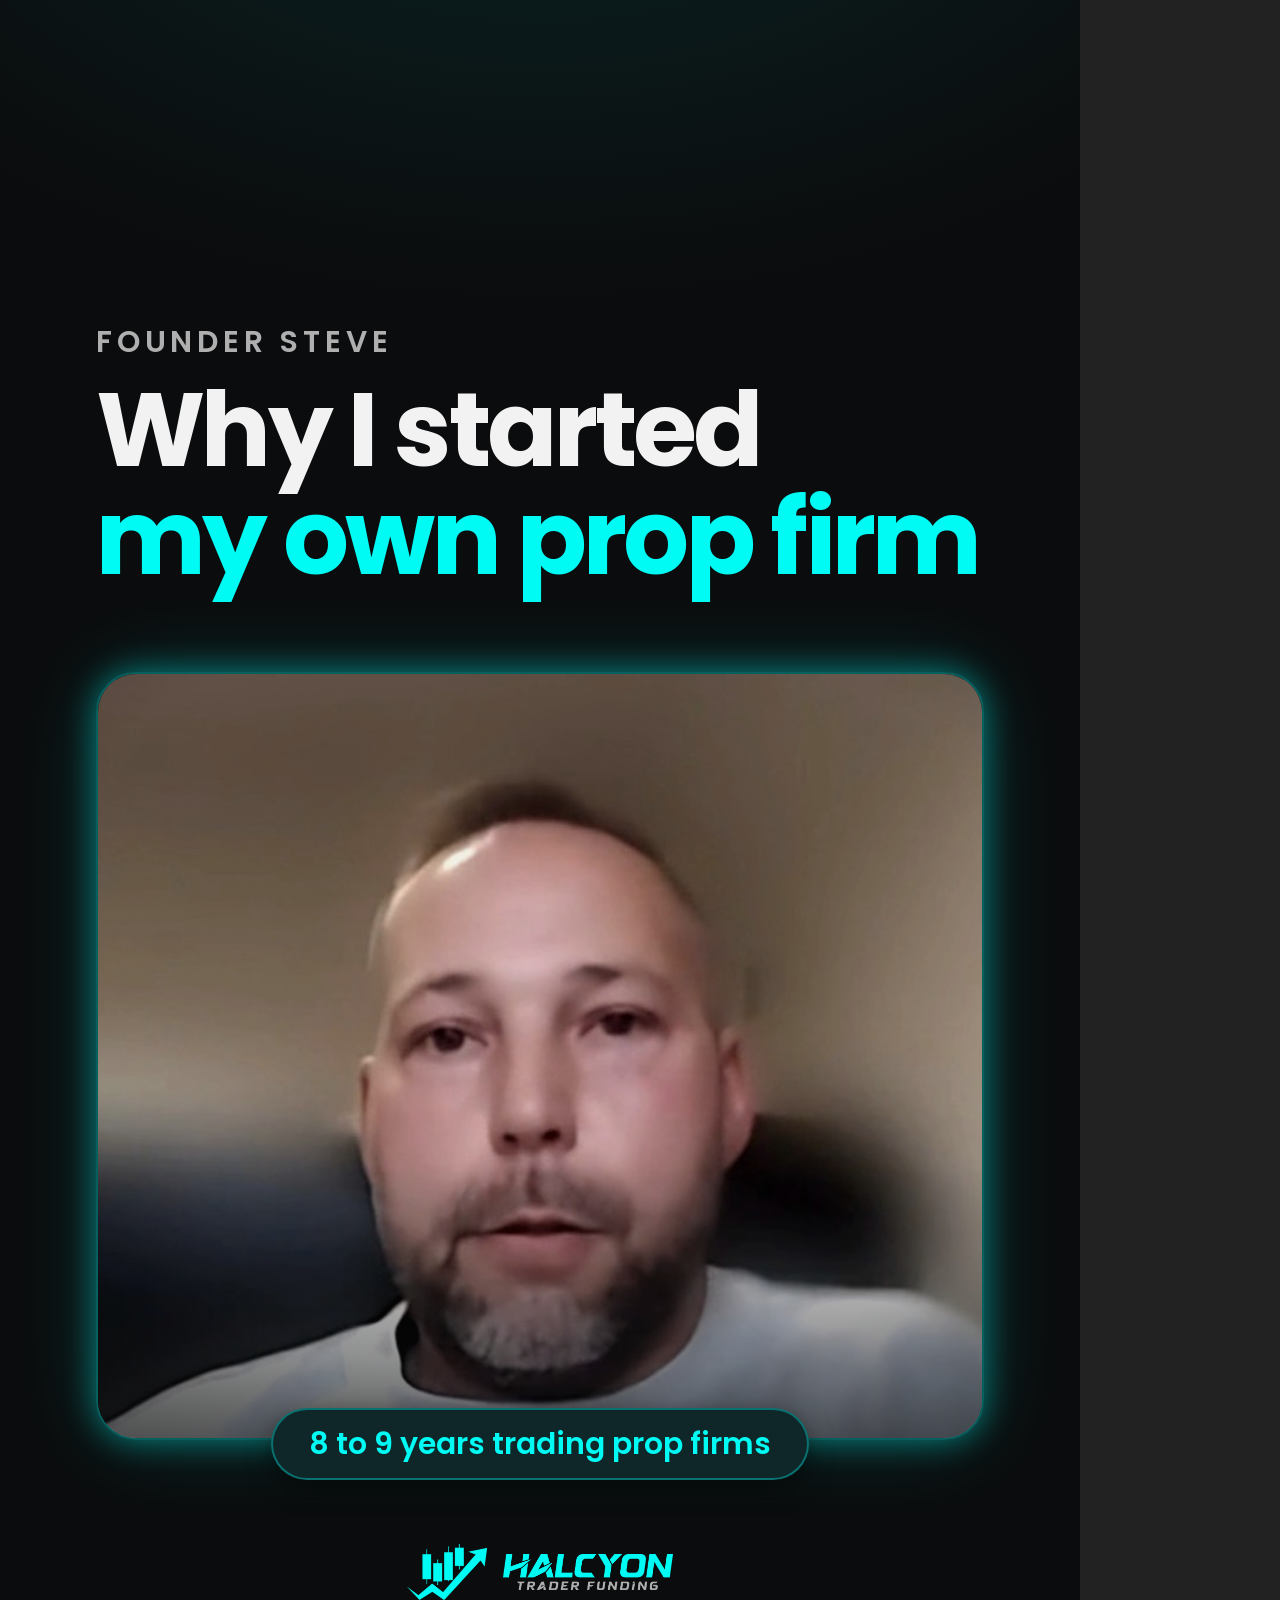
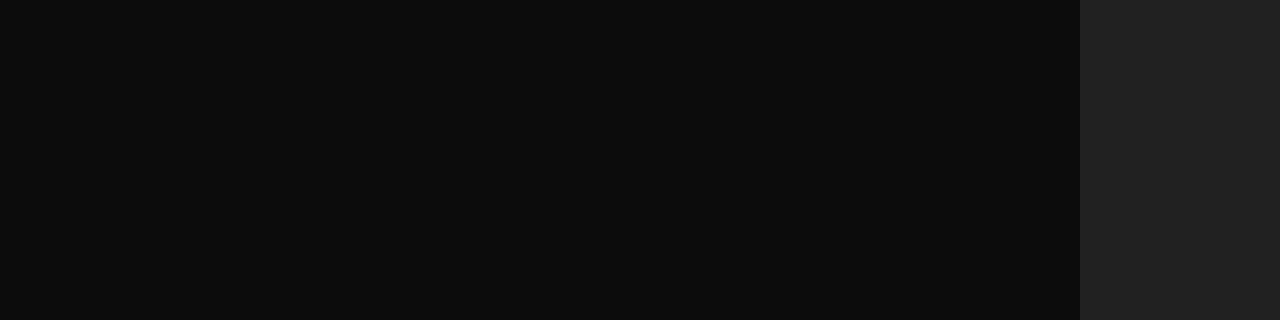
==== source/kit/sets/fcA.html @ 04d6724a "Cover and SEO captions for today's founder clip Kit v2 cover (fc_why) for Why I started my own prop " ====
<!doctype html>
<html lang="en"><head><meta charset="utf-8"><link rel="stylesheet" href="../kit.css">
<title>fcA · Founder edit covers (kit v2, 1080 x 1920)</title>
<style>
/* Grid-safe band: everything sits between y 300 and y 1600 (IG 3:4 and 4:5 crops, TikTok profile grid) */
.k{position:absolute;left:96px;top:320px;font-size:30px;font-weight:600;letter-spacing:.16em;text-transform:uppercase;color:var(--grey)}
.h{position:absolute;left:96px;right:64px;top:376px;font-size:104px;font-weight:700;letter-spacing:-.035em;line-height:1.04;white-space:nowrap}
.ph{position:absolute;left:96px;right:96px;top:672px;height:768px;border-radius:40px;overflow:hidden;border:2px solid var(--cyan-line);box-shadow:var(--glow-md),var(--glow-lg)}
.ph img{width:100%;height:100%;object-fit:cover;object-position:50% 40%;display:block;transform:scale(1.32);transform-origin:52% 62%}
.ph:after{content:"";position:absolute;inset:0;background:radial-gradient(120% 90% at 50% 42%,transparent 55%,rgba(11,12,13,.55)),linear-gradient(180deg,transparent 64%,rgba(11,12,13,.6))}
.pf{position:absolute;left:0;right:0;top:1408px;display:flex;justify-content:center}
.pf .pill{height:72px;font-size:30px;padding:0 36px;box-shadow:0 8px 24px rgba(0,0,0,.5)}
.lk{position:absolute;left:0;right:0;top:1544px;display:flex;justify-content:center;align-items:center;gap:16px}
.lk .m{height:56px}.lk .w{height:36px}
</style></head><body>
<section class="slide tall" data-name="fc_why">
  <div class="k">Founder Steve</div>
  <div class="h">Why I started<br><span class="c">my own prop firm</span></div>
  <div class="ph"><img src="../assets/steve_f11g.jpg" alt=""></div>
  <div class="pf"><span class="pill out">8 to 9 years trading prop firms</span></div>
  <div class="lk"><img class="m" src="../brand/logo_mark.png"><img class="w" src="../brand/logo_word.png"></div>
</section>
</body></html>
---- source/kit/kit.css ----
/* Halcyon kit v2: reads the Halcyon Design System v2 tokens (claude.ai/artifact/DecqvQTqwhzGq8qp65G7V6).
   Feed 1080x1350, story/cover 1080x1920. Poppins only, one accent. */
@import url("https://fonts.googleapis.com/css2?family=Poppins:wght@300;400;500;600;700&display=swap");
:root{
  --ground:#0B0C0D;--surface-1:#101518;--surface-2:#171D21;--line:rgba(175,175,175,.22);
  --ink:#F2F2F2;--grey:#AFAFAF;--grey-dim:#7E8787;
  --cyan:#00FBF4;--cyan-80:#5FFFF9;--cyan-ink:#04100F;--cyan-t8:rgba(0,251,244,.08);--cyan-t16:rgba(0,251,244,.16);
  --cyan-line:rgba(0,251,244,.35);--cyan-glow:rgba(0,251,244,.45);
  --glow-sm:0 0 16px rgba(0,251,244,.35);--glow-md:0 0 32px rgba(0,251,244,.45);--glow-lg:0 0 90px rgba(0,251,244,.16);
}
*{box-sizing:border-box;margin:0;padding:0}
body{background:#222;font-family:"Poppins",system-ui,sans-serif;color:var(--ink)}
.slide{width:1080px;height:1350px;position:relative;overflow:hidden;
  background:radial-gradient(1200px 760px at 50% -12%,rgba(0,251,244,.10),transparent 70%),var(--ground)}
.slide.tall{height:1920px}
.slide.tall .foot{bottom:484px}
/* zones */
.kick{position:absolute;left:80px;top:136px;font-size:26px;font-weight:600;letter-spacing:.16em;text-transform:uppercase;color:var(--grey)}
.h-cover{position:absolute;left:80px;right:80px;top:188px;font-size:108px;font-weight:700;letter-spacing:-.03em;line-height:1.04}
.h-slide{position:absolute;left:80px;right:80px;top:188px;font-size:76px;font-weight:700;letter-spacing:-.03em;line-height:1.08}
.hero{position:absolute;left:80px;right:80px;top:440px;height:650px}
.note{position:absolute;left:80px;right:80px;top:1100px;font-size:24px;line-height:1.4;color:var(--grey)}
.body{font-size:35px;line-height:1.4;color:var(--grey)}
.body b{color:var(--ink);font-weight:600}
.c{color:var(--cyan)} .g{color:var(--grey)} .ink{color:var(--ink)}
.num{font-weight:700;letter-spacing:-.04em;line-height:1}
.label{font-size:26px;font-weight:600;letter-spacing:.16em;text-transform:uppercase;color:var(--grey)}
/* footer */
.foot{position:absolute;left:80px;right:80px;bottom:56px;height:48px;display:flex;align-items:center;justify-content:space-between}
.lock{display:flex;align-items:center;gap:14px}.lock .m{height:48px}.lock .w{height:31px}
.pg{font-size:24px;color:var(--grey);display:flex;gap:18px;align-items:center}
/* pills */
.pill{height:64px;padding:0 30px;border-radius:999px;display:inline-flex;align-items:center;justify-content:center;font-size:28px;font-weight:600;white-space:nowrap}
.pill.fill{background:linear-gradient(var(--cyan-80),var(--cyan));color:var(--cyan-ink);box-shadow:var(--glow-md)}
.pill.out{border:2px solid var(--cyan-line);background:linear-gradient(var(--cyan-t8),var(--cyan-t8)),var(--surface-1);color:var(--cyan)}
.pill.quiet{background:var(--surface-2);color:var(--grey)}
/* rule strip */
.rule{position:absolute;left:80px;right:80px;border:1.5px solid var(--cyan-line);background:var(--surface-1);border-radius:20px;padding:30px 32px}
.rule .label{color:var(--cyan)} .rule p{font-size:34px;margin-top:10px;line-height:1.35}
.rule p b{font-weight:600}
.disc{position:absolute;left:80px;max-width:760px;font-size:26px;line-height:1.45;color:var(--grey)}
.example{font-size:28px;font-weight:600;letter-spacing:.16em;color:var(--grey)}
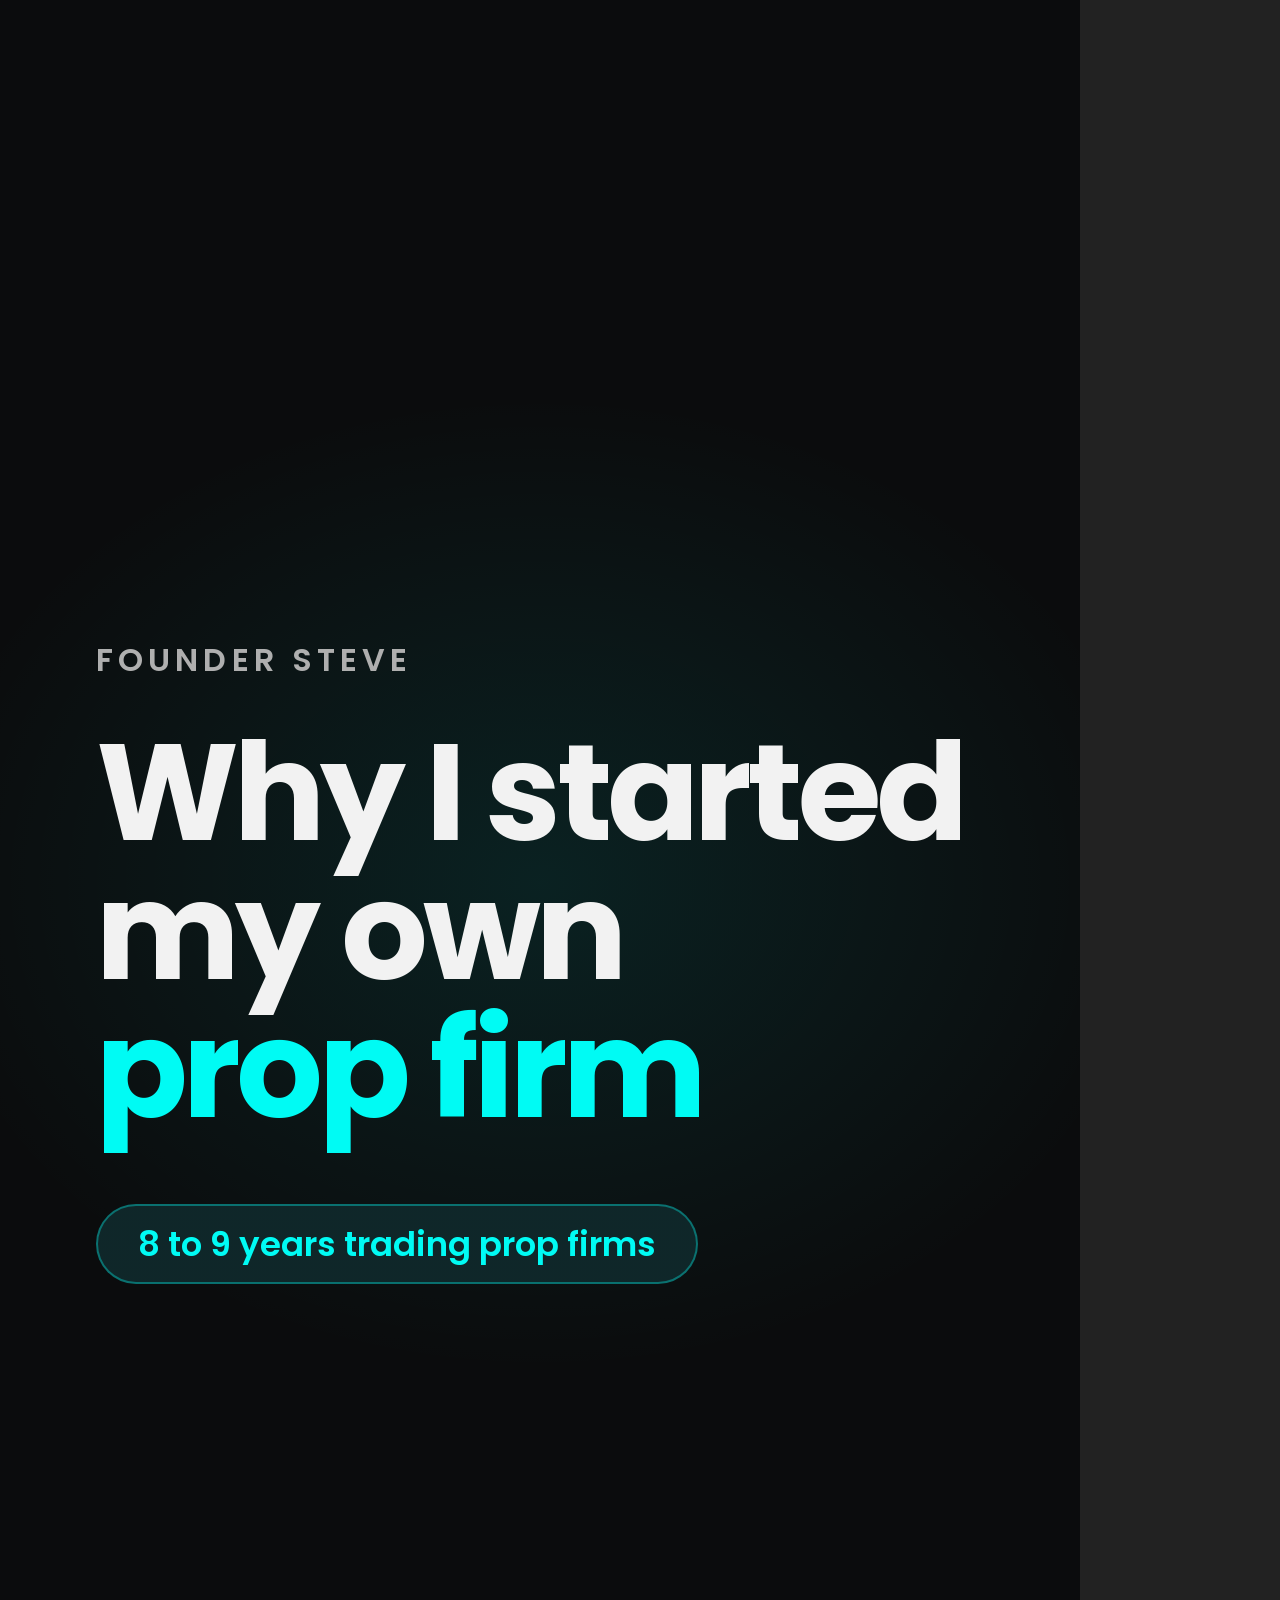
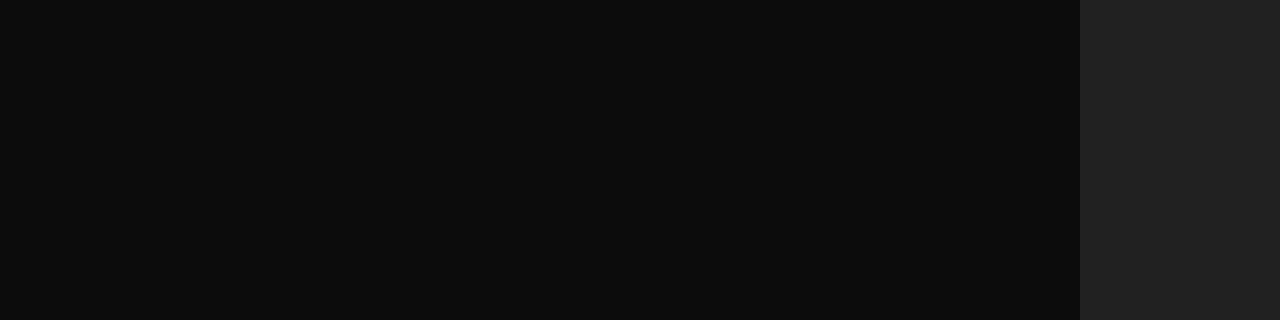
==== commit db21d404: "Founder clip cover: type only, no photo or logo Co-Authored-By: Claude Opus 5.5 <noreply@anthropic.c" ====
--- a/source/kit/sets/fcA.html
+++ b/source/kit/sets/fcA.html
@@ -1,23 +1,19 @@
 <!doctype html>
 <html lang="en"><head><meta charset="utf-8"><link rel="stylesheet" href="../kit.css">
-<title>fcA · Founder edit covers (kit v2, 1080 x 1920)</title>
+<title>fcA · Founder edit covers, type only (kit v2, 1080 x 1920)</title>
 <style>
-/* Grid-safe band: everything sits between y 300 and y 1600 (IG 3:4 and 4:5 crops, TikTok profile grid) */
-.k{position:absolute;left:96px;top:320px;font-size:30px;font-weight:600;letter-spacing:.16em;text-transform:uppercase;color:var(--grey)}
-.h{position:absolute;left:96px;right:64px;top:376px;font-size:104px;font-weight:700;letter-spacing:-.035em;line-height:1.04;white-space:nowrap}
-.ph{position:absolute;left:96px;right:96px;top:672px;height:768px;border-radius:40px;overflow:hidden;border:2px solid var(--cyan-line);box-shadow:var(--glow-md),var(--glow-lg)}
-.ph img{width:100%;height:100%;object-fit:cover;object-position:50% 40%;display:block;transform:scale(1.32);transform-origin:52% 62%}
-.ph:after{content:"";position:absolute;inset:0;background:radial-gradient(120% 90% at 50% 42%,transparent 55%,rgba(11,12,13,.55)),linear-gradient(180deg,transparent 64%,rgba(11,12,13,.6))}
-.pf{position:absolute;left:0;right:0;top:1408px;display:flex;justify-content:center}
-.pf .pill{height:72px;font-size:30px;padding:0 36px;box-shadow:0 8px 24px rgba(0,0,0,.5)}
-.lk{position:absolute;left:0;right:0;top:1544px;display:flex;justify-content:center;align-items:center;gap:16px}
-.lk .m{height:56px}.lk .w{height:36px}
+/* Type-only cover. Everything sits in the grid-safe band, y 320 to 1600 (IG 3:4 and 4:5 crops, TikTok profile grid) */
+.slide.tall{background:radial-gradient(900px 700px at 50% 46%,rgba(0,251,244,.09),transparent 70%),var(--ground)}
+.blk{position:absolute;left:96px;right:96px;top:50%;transform:translateY(-50%)}
+.k{font-size:32px;font-weight:600;letter-spacing:.16em;text-transform:uppercase;color:var(--grey)}
+.h{margin-top:40px;font-size:136px;font-weight:700;letter-spacing:-.035em;line-height:1.02}
+.t{margin-top:64px;display:inline-flex;align-items:center;height:80px;padding:0 40px;border-radius:999px;border:2px solid var(--cyan-line);background:linear-gradient(var(--cyan-t8),var(--cyan-t8)),var(--surface-1);font-size:34px;font-weight:600;color:var(--cyan)}
 </style></head><body>
 <section class="slide tall" data-name="fc_why">
-  <div class="k">Founder Steve</div>
-  <div class="h">Why I started<br><span class="c">my own prop firm</span></div>
-  <div class="ph"><img src="../assets/steve_f11g.jpg" alt=""></div>
-  <div class="pf"><span class="pill out">8 to 9 years trading prop firms</span></div>
-  <div class="lk"><img class="m" src="../brand/logo_mark.png"><img class="w" src="../brand/logo_word.png"></div>
+  <div class="blk">
+    <div class="k">Founder Steve</div>
+    <div class="h">Why I started<br>my own<br><span class="c">prop firm</span></div>
+    <div class="t">8 to 9 years trading prop firms</div>
+  </div>
 </section>
 </body></html>
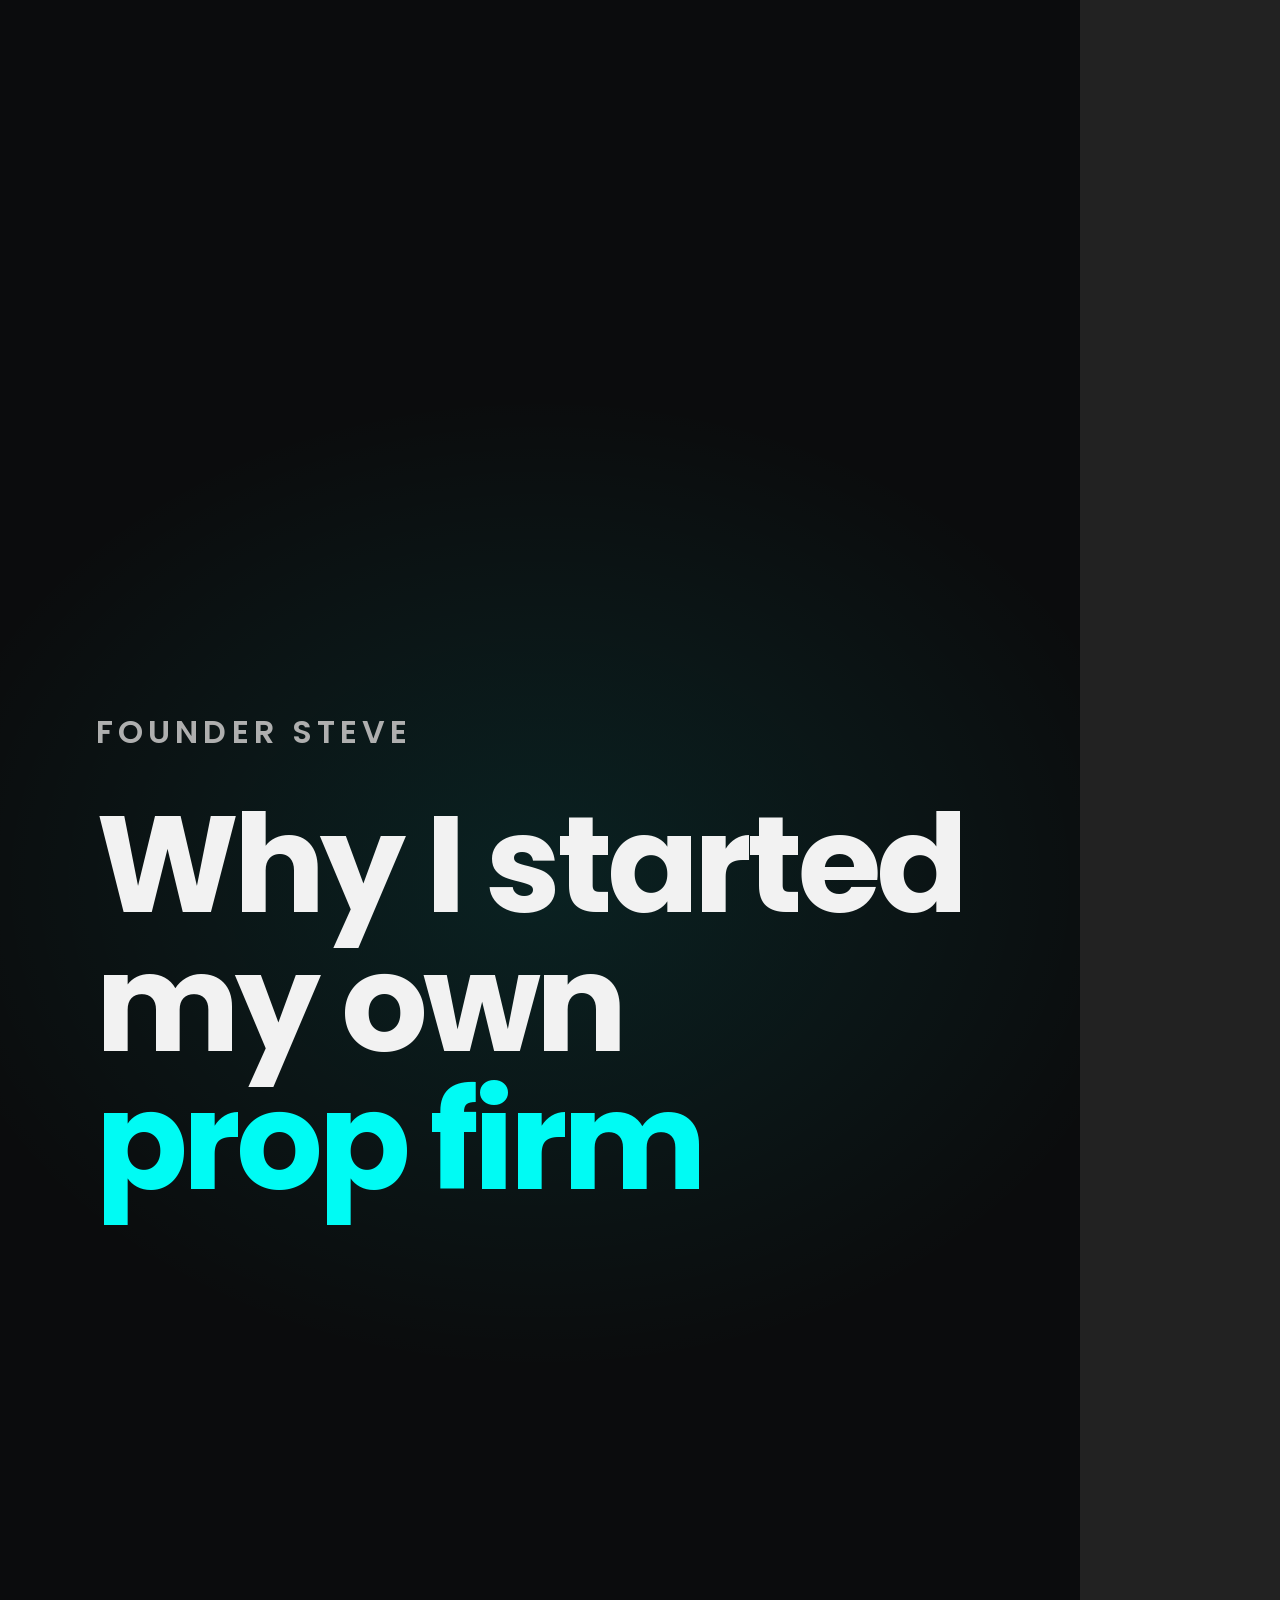
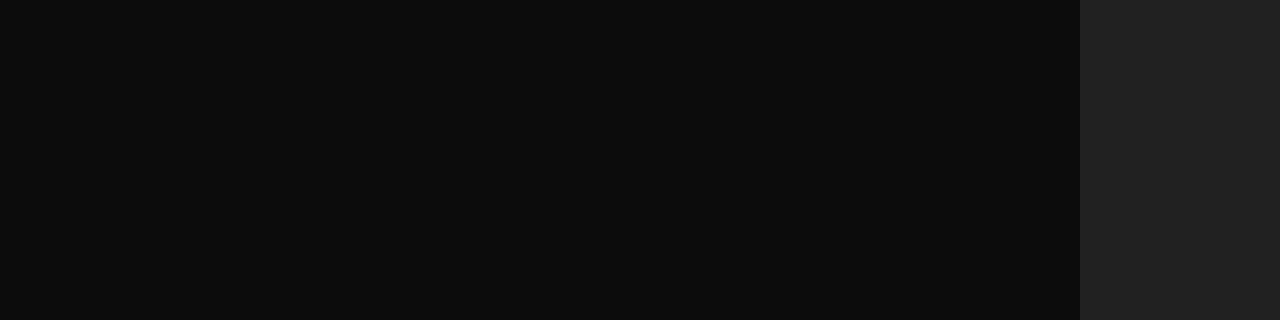
==== commit 8af0a975: "Why I started Halcyon: no-logo video and title-only cover Co-Authored-By: Claude Opus 5.5 <noreply@a" ====
--- a/source/kit/sets/fcA.html
+++ b/source/kit/sets/fcA.html
@@ -13,7 +13,6 @@
   <div class="blk">
     <div class="k">Founder Steve</div>
     <div class="h">Why I started<br>my own<br><span class="c">prop firm</span></div>
-    <div class="t">8 to 9 years trading prop firms</div>
   </div>
 </section>
 </body></html>
